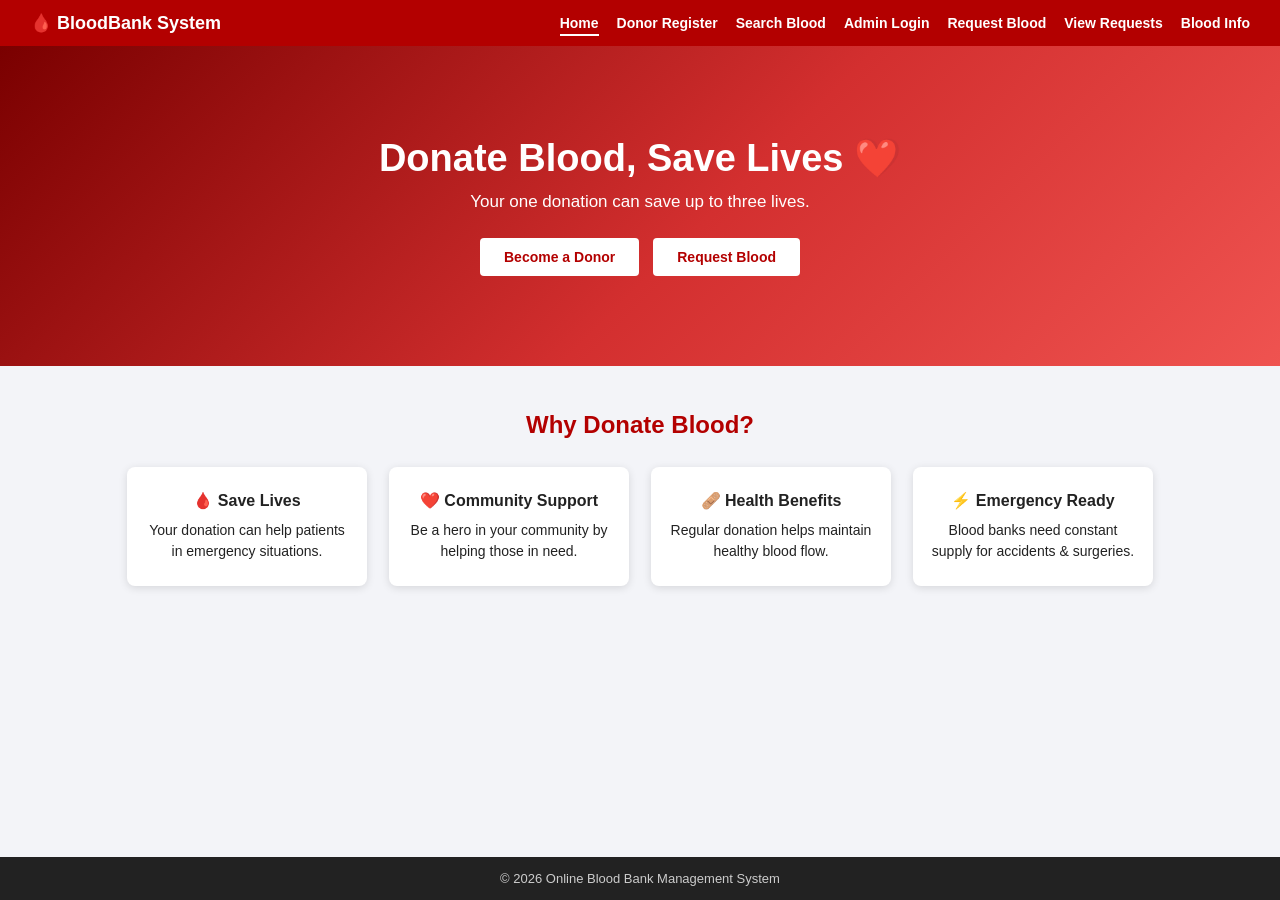
==== index.html @ f6f3ba8d "Blood Bank Management System online demo Co-Authored-By: Claude Opus 5.5 <noreply@anthropic.com>" ====
<!DOCTYPE html>
<html lang="en">
<head>
    <meta charset="UTF-8">
    <meta name="viewport" content="width=device-width, initial-scale=1.0">
    <title>Home | BloodBank System</title>
    <link rel="stylesheet" href="style.css">
</head>
<body>
<nav class="navbar">
    <a class="brand" href="index.html">&#129656; BloodBank System</a>
    <div class="nav-links">
        <a href="index.html" class="active">Home</a><a href="register.html">Donor Register</a><a href="search.html">Search Blood</a><a href="admin_login.html">Admin Login</a><a href="request.html">Request Blood</a><a href="view_requests.html">View Requests</a><a href="blood_info.html">Blood Info</a>    </div>
</nav>
<main>
<section class="hero">
    <h1>Donate Blood, Save Lives &#10084;&#65039;</h1>
    <p>Your one donation can save up to three lives.</p>
    <div class="hero-buttons">
        <a class="btn btn-light" href="register.html">Become a Donor</a>
        <a class="btn btn-light" href="request.html">Request Blood</a>
    </div>
</section>

<section class="section">
    <h2>Why Donate Blood?</h2>
    <div class="cards">
        <div class="card">
            <h3>&#129656; Save Lives</h3>
            <p>Your donation can help patients in emergency situations.</p>
        </div>
        <div class="card">
            <h3>&#10084;&#65039; Community Support</h3>
            <p>Be a hero in your community by helping those in need.</p>
        </div>
        <div class="card">
            <h3>&#129657; Health Benefits</h3>
            <p>Regular donation helps maintain healthy blood flow.</p>
        </div>
        <div class="card">
            <h3>&#9889; Emergency Ready</h3>
            <p>Blood banks need constant supply for accidents &amp; surgeries.</p>
        </div>
    </div>
</section>
</main>
<footer class="footer">
    &copy; 2026 Online Blood Bank Management System
</footer>
<script src="app.js"></script>
</body>
</html>
---- style.css ----
* {
    margin: 0;
    padding: 0;
    box-sizing: border-box;
}

body {
    font-family: Arial, Helvetica, sans-serif;
    background: #f3f4f8;
    color: #222;
    min-height: 100vh;
    display: flex;
    flex-direction: column;
}

main {
    flex: 1;
}

/* Navigation bar */
.navbar {
    background: #b30000;
    display: flex;
    flex-wrap: wrap;
    align-items: center;
    justify-content: space-between;
    padding: 12px 30px;
}

.navbar .brand {
    color: #fff;
    font-weight: bold;
    font-size: 18px;
    text-decoration: none;
}

.nav-links a {
    color: #fff;
    text-decoration: none;
    font-weight: bold;
    font-size: 14px;
    margin-left: 18px;
    padding-bottom: 3px;
}

.nav-links a:hover,
.nav-links a.active {
    border-bottom: 2px solid #fff;
}

/* Home page */
.hero {
    background: linear-gradient(135deg, #7a0000, #d32f2f 55%, #ef5350);
    color: #fff;
    text-align: center;
    padding: 90px 20px;
}

.hero h1 {
    font-size: 38px;
    margin-bottom: 12px;
}

.hero p {
    font-size: 17px;
    margin-bottom: 26px;
}

.hero-buttons {
    display: flex;
    justify-content: center;
    flex-wrap: wrap;
    gap: 14px;
}

.btn {
    display: inline-block;
    padding: 11px 24px;
    border-radius: 4px;
    font-weight: bold;
    font-size: 14px;
    text-decoration: none;
}

.btn-light {
    background: #fff;
    color: #b30000;
}

.btn-light:hover {
    background: #ffe5e5;
}

.section {
    padding: 45px 20px;
    text-align: center;
}

.section h2,
.dashboard h2 {
    color: #b30000;
    margin-bottom: 28px;
}

.cards {
    display: flex;
    flex-wrap: wrap;
    justify-content: center;
    gap: 22px;
    max-width: 1100px;
    margin: 0 auto;
}

.card {
    background: #fff;
    width: 240px;
    padding: 24px 18px;
    border-radius: 8px;
    box-shadow: 0 2px 8px rgba(0, 0, 0, 0.12);
}

.card h3 {
    font-size: 16px;
    margin-bottom: 10px;
}

.card p {
    font-size: 14px;
    line-height: 1.5;
}

.info-cards {
    max-width: 850px;
}

.info-cards .card h3 {
    color: #b30000;
    font-size: 20px;
}

.info-cards .card p {
    margin-top: 6px;
}

/* Forms */
.form-box {
    background: #fff;
    width: 92%;
    max-width: 400px;
    margin: 60px auto 30px;
    padding: 32px 30px;
    border-radius: 8px;
    box-shadow: 0 2px 10px rgba(0, 0, 0, 0.15);
}

.form-box h2 {
    text-align: center;
    margin-bottom: 20px;
}

.form-box input,
.form-box select {
    width: 100%;
    padding: 11px;
    margin-bottom: 14px;
    border: 1px solid #bbb;
    border-radius: 3px;
    font-size: 14px;
}

.form-box input:focus,
.form-box select:focus {
    outline: none;
    border-color: #b30000;
}

.form-box button {
    width: 100%;
    padding: 11px;
    margin-top: 6px;
    background: #fff;
    color: #b30000;
    border: 1px solid #222;
    border-radius: 3px;
    font-weight: bold;
    font-size: 14px;
    cursor: pointer;
}

.form-box button:hover {
    background: #b30000;
    border-color: #b30000;
    color: #fff;
}

/* Messages */
.msg {
    padding: 10px 12px;
    margin-bottom: 14px;
    border-radius: 3px;
    font-size: 14px;
}

.msg.success {
    background: #e3f6e5;
    color: #1b7a2a;
}

.msg.error {
    background: #fde4e4;
    color: #b30000;
}

.center {
    text-align: center;
}

.note {
    margin-top: 16px;
    font-size: 13px;
    color: #666;
}

/* Tables */
.table-wrap {
    width: 92%;
    max-width: 1000px;
    margin: 0 auto 40px;
    overflow-x: auto;
}

table {
    width: 100%;
    border-collapse: collapse;
    background: #fff;
    box-shadow: 0 2px 8px rgba(0, 0, 0, 0.12);
}

th {
    background: #b30000;
    color: #fff;
    padding: 11px;
    font-size: 14px;
}

td {
    padding: 10px;
    font-size: 14px;
    text-align: center;
    border: 1px solid #ddd;
}

tr:nth-child(odd) td {
    background: #f6f6f6;
}

.status {
    font-weight: bold;
}

.status.pending {
    color: #f59e0b;
}

.status.completed {
    color: #1b9e3a;
}

.inline {
    display: inline;
}

.link {
    background: none;
    border: none;
    color: #1a56db;
    text-decoration: underline;
    font-size: 14px;
    cursor: pointer;
}

.link.danger {
    color: #b30000;
}

/* Admin dashboard */
.dashboard {
    padding: 30px 20px;
    text-align: center;
}

.dashboard h2 {
    margin-bottom: 8px;
}

.dashboard h3 {
    margin: 26px 0 16px;
}

.welcome {
    font-size: 14px;
    color: #555;
    margin-bottom: 22px;
}

.stats,
.groups {
    display: flex;
    flex-wrap: wrap;
    justify-content: center;
    gap: 16px;
}

.stat {
    width: 210px;
    padding: 20px;
    border-radius: 6px;
    color: #fff;
    box-shadow: 0 2px 8px rgba(0, 0, 0, 0.15);
}

.stat span,
.group span {
    display: block;
    margin-bottom: 10px;
}

.stat strong {
    font-size: 22px;
}

.stat.red {
    background: #e53935;
}

.stat.blue {
    background: #1e88e5;
}

.stat.yellow {
    background: #fbc02d;
    color: #222;
}

.stat.green {
    background: #43a047;
}

.group {
    width: 100px;
    padding: 14px;
    background: #c62828;
    color: #fff;
    border-radius: 6px;
}

.footer {
    background: #222;
    color: #ccc;
    text-align: center;
    font-size: 13px;
    padding: 14px;
}

@media (max-width: 700px) {
    .navbar {
        padding: 12px 16px;
    }

    .nav-links {
        margin-top: 8px;
    }

    .nav-links a {
        display: inline-block;
        margin: 4px 14px 4px 0;
    }

    .hero h1 {
        font-size: 28px;
    }
}
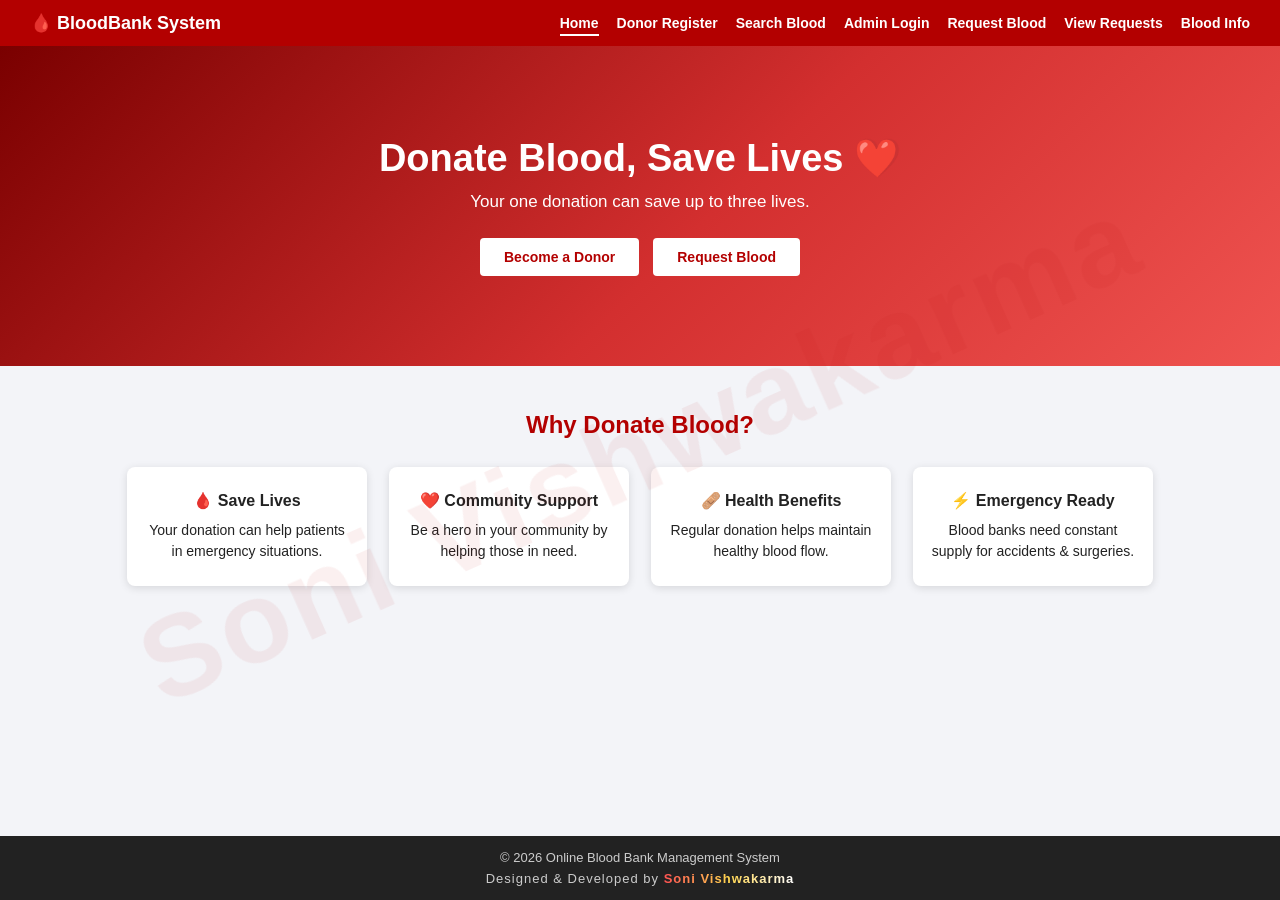
==== commit 6f735333: "Add Soni Vishwakarma watermark and footer credit Co-Authored-By: Claude Opus 5.5 <noreply@anthropic." ====
--- a/index.html
+++ b/index.html
@@ -46,6 +46,7 @@
 </main>
 <footer class="footer">
     &copy; 2026 Online Blood Bank Management System
+    <span class="credit">Designed &amp; Developed by <span class="shine">Soni Vishwakarma</span></span>
 </footer>
 <script src="app.js"></script>
 </body>
--- a/style.css
+++ b/style.css
@@ -380,3 +380,42 @@
         font-size: 28px;
     }
 }
+
+/* Watermark and developer credit */
+body::before {
+    content: "Soni Vishwakarma";
+    position: fixed;
+    top: 50%;
+    left: 50%;
+    transform: translate(-50%, -50%) rotate(-24deg);
+    font-size: clamp(38px, 9vw, 120px);
+    font-weight: 800;
+    letter-spacing: 4px;
+    white-space: nowrap;
+    color: rgba(179, 0, 0, 0.06);
+    pointer-events: none;
+    user-select: none;
+    z-index: 999;
+}
+
+.credit {
+    display: block;
+    margin-top: 6px;
+    letter-spacing: 1px;
+}
+
+.shine {
+    font-weight: bold;
+    background: linear-gradient(90deg, #ff5252, #ffd54f, #ffffff, #ffd54f, #ff5252);
+    background-size: 200% auto;
+    -webkit-background-clip: text;
+    background-clip: text;
+    color: transparent;
+    animation: shine 3s linear infinite;
+}
+
+@keyframes shine {
+    to {
+        background-position: 200% center;
+    }
+}
